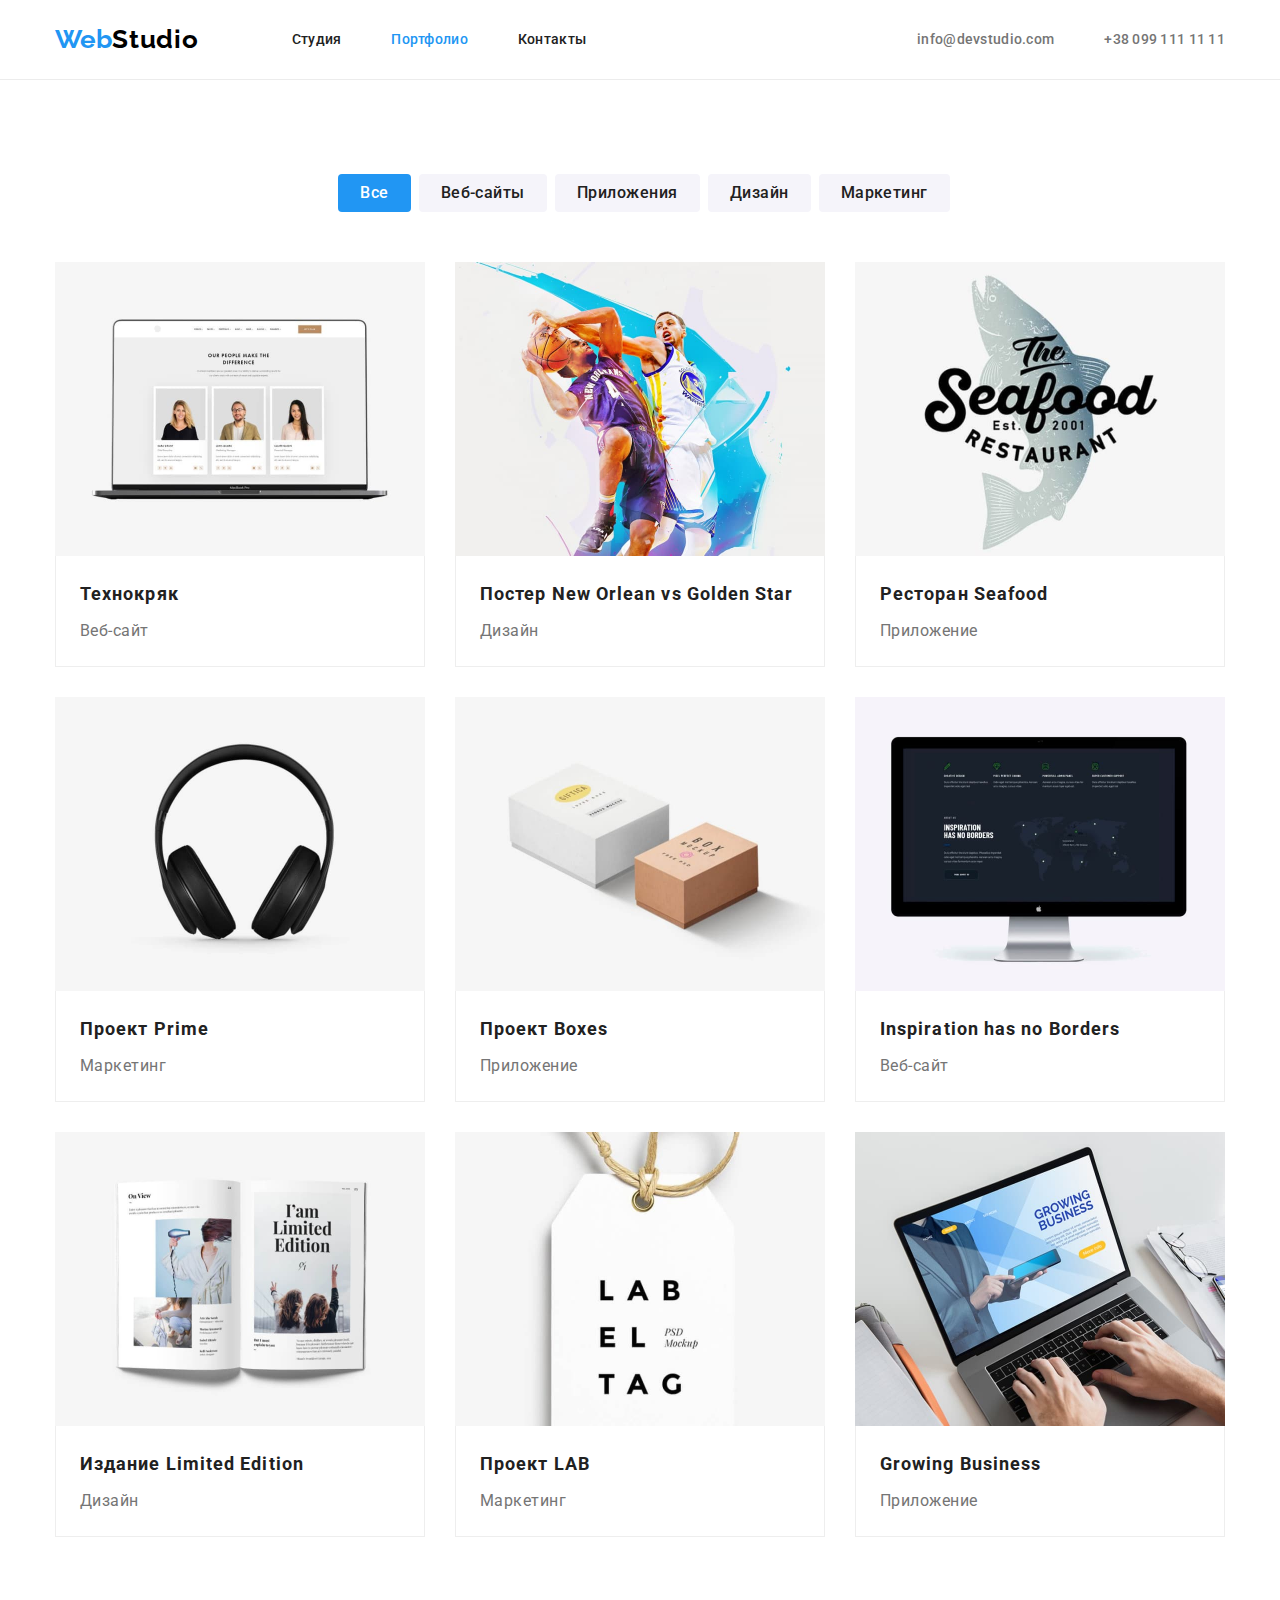
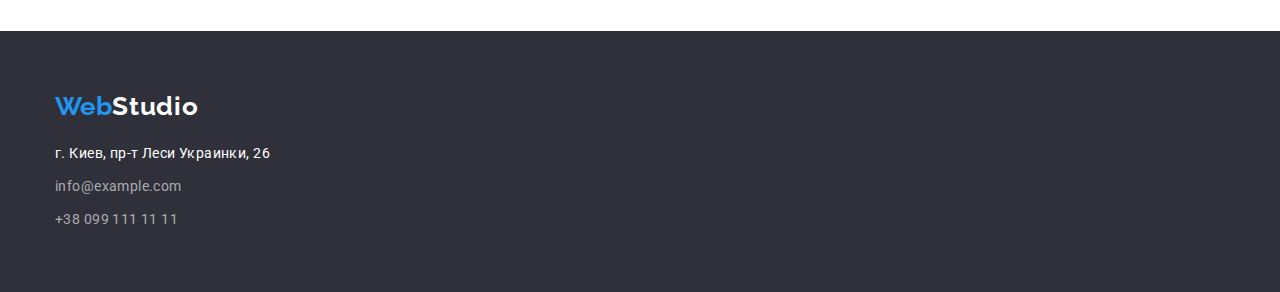
==== portfolio.html @ ca30d05a "ss" ====
<!DOCTYPE html>
<html lang="en">
<head>
    <meta charset="UTF-8">
    <meta http-equiv="X-UA-Compatible" content="IE=edge">
    <meta name="viewport" content="width=device-width, initial-scale=1.0">
    <title>Portfolio</title>
    <link href="https://fonts.googleapis.com/css2?family=Raleway:wght@700&family=Roboto:wght@400;500;700;900&display=swap"
        rel="stylesheet">
        <link rel="stylesheet" href="https://cdnjs.cloudflare.com/ajax/libs/modern-normalize/1.1.0/modern-normalize.min.css">
    <link rel="stylesheet" href="./styles/style.css">
</head>
<body>
    <!---------------- header ------------------>
    
<header class="header">
    <div class="container container-header">

        <nav class="header-nav">
            <a href="./index.html" class="header-logo-color"> Web<span class="header-logo-black">Studio</span></a>
            <ul class="header-list list">

                <li class="header-item"> <a class="header-link" href="index.html">Студия</a></li>
                <li class="header-item"> <a class="header-link-another" href="./portfolio.html">Портфолио</a></li>
                <li class="header-item"> <a class="header-link" href="./index.html">Контакты</a></li>
            </ul>
        </nav>
        <div class="header-contacts">
            <ul class="header-content list">
                <li><a class="header-mailto" href="mailto:info@devstudio.com">info@devstudio.com</a></li>
                <li><a class="header-tel" href="tel:+38 099 111 11 11">+38 099 111 11 11</a></li>
            </ul>
        </div>


    </div>
</header>


        <main>
            <!-------------- -SELECTION-PORTFOLIO-------------->
            
            <section class="section-portfolio">
                <div class="container">
                    <h1 hidden>Примеры работ</h1>
                    
                    <ul class="btn-item list">
                        <li class="btn-items"><button type="button" class="btn-list-another">Все</button></li>
                        <li class="btn-items"><button type="button" class="btn-list">Веб-сайты</button></li>
                        <li class="btn-items"><button type="button" class="btn-list">Приложения</button></li>
                        <li class="btn-items"><button type="button" class="btn-list">Дизайн</button></li>
                        <li class="btn-items"><button type="button" class="btn-list">Маркетинг</button></li>
                    </ul>
                    <ul class=" main-style list">
                        
                        <li class="main-heading">
        
                            <a href="" class="main-link">
                                <img  src="./image/image(0).jpg" alt="Список людей" width="370">
                                <div class="div-link">
                                    <h2 class="main-title">Технокряк</h2>
                                    <p class="main-text">Веб-сайт</p>
                                </div>
                                
                            </a>
                        </li>
                        <li class="main-heading">
                            <a href="" class="main-link">
                                <img src="./image/image (1).jpg" alt="Постер New Orlean vs Golden Star" width="370">
                                <div class="div-link">
                                    <h2 class="main-title">Постер <span lang="en">New Orlean vs Golden Star</span></h2>
                                    <p class="main-text">Дизайн</p>
                                </div>
                                
                            </a>
                        </li>
                        <li class="main-heading">
                            <a href="" class="main-link">
                                <img src="./image/image (2).jpg" alt="Пример работы ресторан Seafood" width="370">
                                <div class="div-link">
                                    <h2 class="main-title">Ресторан <span lang="en">Seafood</span></h2>
                                    <p class="main-text">Приложение</p>
                                </div>
                                
                            </a>
                        </li>
                        <li class="main-heading">
                            <a href="" class="main-link">
                                <img src="./image/image (3).jpg" alt="Наушники" width="370">
                                <div class="div-link">
                                    <h2 class="main-title">Проект <span lang="en">Prime</span></h2>
                                    <p class="main-text">Маркетинг</p>
                                </div>
                                
                            </a>
                        </li>
                        <li class="main-heading">
                            <a href="" class="main-link">
                                <img src="./image/image (4).jpg" alt=" Boxes" width="370">
                                <div class="div-link">
                                    <h2 class="main-title">Проект <span lang="en">Boxes</span></h2>
                                    <p class="main-text">Приложение</p>
                                </div>
                                
                            </a>
                        </li>
                        <li class="main-heading">
                            <a href="" class="main-link">
                                <img src="./image/image (5).jpg" alt=" Проект Inspiration has no Borders" width="370">
                                <div class="div-link">
                                    <h2 lang="en" class="main-title">Inspiration has no Borders</h2>
                                    <p class="main-text">Веб-сайт</p>
                                </div>
                               
                            </a>
                        </li>
                        <li class="main-heading">
                            <a href="" class="main-link">
                                <img src="./image/image (6).jpg" alt=" Проект Издание Limited Edition" width="370">
                                <div class="div-link">
                                    <h2 class="main-title">Издание <span lang="en">Limited Edition</span></h2>
                                    <p class="main-text">Дизайн</p>
                                </div>
                                
                            </a>
                        </li>
                        <li class="main-heading">
                            <a href="" class="main-link">
                                <img src="./image/image (7).jpg" alt="Проект LAB" width="370">
                                <div class="div-link">
                                    <h2 class="main-title">Проект <span lang="en">LAB</span></h2>
                                    <p class="main-text">Маркетинг</p>
                                </div>
                                
                            </a>
                        </li>
                        <li class="main-heading">
                            <a href="" class="main-link">
                                <img src="./image/image (8).jpg" alt=" Проект Growing Business" width="370">
                                <div class="div-link">
                                    <h2 lang="en" class="main-title">Growing Business</h2>
                                    <p class="main-text">Приложение</p>
                                </div>
                                
                            </a>
                        </li>
                    </ul>

                </div>
               

<!------------------SELECTION-PORTFOLIO---one-------------->


            
            </section>
        </main>

<footer class="footer">
    <div class="container">
        <a href="./index.html" class="header-logo-color">Web<span class="header-logo-color-white">Studio</span></a>
        <address class="footer-address">
            <ul class="footer-list list">
                <li class="footer-items"><a class="footer-item" href="">г. Киев, пр-т Леси Украинки, 26</a></li>
                <li class="footer-item"><a class="footer-mailto" href="mailto:info@example.com">info@example.com</a>
                </li>
                <li class="footer-item"><a class="footer-tel" href="tel:+38 099 111 11 11">+38 099 111 11 11</a></li>
            </ul>
        </address>
    </div>

</footer>
</body>
</body>
</html>
---- styles/style.css ----
:root {
    --header-color: #000000;
    --first-title-color: #212121;
    --second-title-color: #757575;
    --first-btn-color: #2196f3;
    --second-btn-color: #ffffff;
    --background-color: #2F303A;
    --background-color-next: #F5F4FA;
}
p, 
h1,
h2,
h3,
h4,
h5,
h6,
ul {
    margin: 0;
    padding: 0;
}

body {
    margin: 0;
    font-family: "Roboto", sans-serif;
}

a {
    text-decoration: none;
}
img {
    display: block;
}
.list {
    list-style: none;
}
.container {
    width: 1200px;
    padding-left: 15px;
    padding-right: 15px;
    margin: 0 auto;
    
   
    
}
/* --------------HEADER------------ */

.header {
    border-bottom-width: 1px;
    border-bottom-style: solid;
    border-bottom-color: #ECECEC;;
    
   
    padding-top:24px ;
    padding-bottom: 24px;
}
.header-logo-black {
    font-family: 'Raleway';
    font-style: normal;
    font-weight: 700;
    font-size: 26px;
    line-height: 1.19;
    letter-spacing: 0.03em;
    color: var(--header-color);
}
.header-logo-color-white {
font-family: 'Raleway';
font-style: normal;
font-weight: 700;
font-size: 26px;
line-height: 1.19;
letter-spacing: 0.03em;
color: var(--second-btn-color);
}


.header-logo-color {
    font-family: "Raleway";
    font-style: normal;
    font-weight: 700;
    margin-right: 93px;
    font-size: 26px;
    line-height: 1.19;
    color: var(--first-btn-color)
    
}

.header-link {
    font-weight: 500;
    font-size: 14px;
    line-height: 1.14;
    letter-spacing: 0.02em;
    color: var(--first-title-color);
}

.header-link-another {
    font-weight: 500;
    font-size: 14px;
    line-height: 1.14;
    letter-spacing: 0.02em;
    color: var(--first-btn-color);
}

.header-content, .header-list {
    display: flex;
}
 .container-header, .header-nav {
    display: flex;
    align-items: center;
    
}
.header-contacts {
    margin-left: auto;
}
.header-mailto {
    margin-right: 50px;
}
.header-item {
    margin-right: 50px;
}

.header-link:hover,
.header-link:focus,
.header-logo-black:hover,
.header-logo-black:focus,
.header-logo-color-white:hover,
.header-logo-color-white:focus
 {
    color: var(--first-btn-color);
}

.header-tel,
.header-mailto {
    
    font-weight: 500;
    font-size: 14px;
    line-height: 1.14;
    letter-spacing: 0.02em;
    color: var(--second-title-color);
    
}

.header-mailto:hover,
.header-tel:hover,
.header-mailto:focus,
.header-tel:focus, 
.header-logo-black:hover, 
.header-logo-black:focus

{
    color: var(--first-btn-color);
}

/* ------------------SELECTION-ONE------------ */

.selection-title {
    width: 696px;
    margin: 0 auto 30px;

    font-weight: 900;
    font-size: 44px;
    line-height: 1.36;
    text-align: center;
    letter-spacing: 0.06em;
    text-transform: uppercase;
    color: var(--second-btn-color);

}

.selection-btn {
font-family: inherit;
font-weight: 700;
font-size: 16px;
line-height: 1.9;
text-align: center;
letter-spacing: 0.06em;

cursor: pointer;
border: none;
border-radius: 4px;

padding: 10px 32px;
min-width: 200px;
display: block;
margin: 0 auto;

color: var(--second-btn-color);
background-color: var(--first-btn-color);
    
}

.btn-list
{
    
color: var(--first-title-color);
background-color: #F5F4FA;
}
.selection-one {

padding-top: 200px;
padding-bottom: 200px;
background-color: var(--background-color)
}

/* ------------------SELECTION-TWO------------ */

.hero-title {
    
 margin-top: 0px;
   margin-bottom: 10px;

    font-weight: 700;
    font-size: 14px;
    line-height: 1.14;
    letter-spacing: 0.03em;
    text-transform: uppercase;
    color: var(--first-title-color);
}

.hero-text {
  
    font-weight: 400;
    font-size: 14px;
    line-height: 1.71;
    letter-spacing: 0.03em;
    color: var(--second-title-color);
}
.hero-item {

    width: 270px;
    
}
.selection-two {
   
padding-top: 94px;
padding-bottom: 94px;
   
}
.hero-list {
    
    display: flex; 
}
.hero-item:not(:last-child) {
margin-right: 30px;
}







/* ------------------SELECTION-THREE------------ */




.selection-three {
   
    padding-bottom: 94px;
}

.headline {
    
    margin-top: 0px;
    margin-bottom: 50px;
    font-weight: 700;
    font-size: 36px;
    line-height: 1.16;
    text-align: center;
    
    letter-spacing: 0.03em;
    color: var(--first-title-color);
}


.list-photo:not(:last-child) {
    
    margin-right: 30px;
}
.photo {
    
    display: flex;
}











/* ------------------SELECTION-FOUR------------ */

.headline-four {
    
    
    margin-bottom: 50px;

    font-weight: 700;
    font-size: 36px;
    line-height: 1.16;
    text-align: center;
    
    letter-spacing: 0.03em;
    color: var(--first-title-color);
}

.subtitle-list {
    
     display: flex; 
}
.subtitle-icon:not(:last-child) {
    margin-right: 30px;
    
}

.div-text {
    padding-top: 30px;
    padding-bottom: 30px;
    
}
.headline-one
{
    padding-top: 94px;
    padding-bottom: 94px;
    background-color: var(--background-color-next);
}

.subtitle-icon {
    box-shadow: 0px 1px 3px rgba(0, 0, 0, 0.12),
    0px 1px 1px rgba(0, 0, 0, 0.14),
    0px 2px 1px rgba(0, 0, 0, 0.2);
    border-radius: 0px 0px 4px 4px;
    width: 270px;
    background-color: var(--second-btn-color);
}
.subtitle {
    margin-top: 0px;
    margin-bottom: 10px;
    font-weight: 500;
    font-size: 16px;
    line-height: 1.18;
    letter-spacing: 0.03em;
    color: var(--first-title-color);
    text-align: center;
}

.subtitle-text {
    font-size: 16px;
    line-height: 1.18;
    letter-spacing: 0.03em;
    color: var(--second-title-color);
    text-align: center;
    
}













/* ------------------FOOTER------------ */

.footer {
padding-top: 60px;
padding-bottom: 60px;
    background-color: var(--background-color)
}


.footer-items, .footer-item:not(:last-child)
{margin-bottom: 9px;

}

.footer-item  {
    
    font-style: normal;
    font-size: 14px;
    line-height: 1.71;
    letter-spacing: 0.03em;
    color: var(--second-btn-color);
}
.footer-items {
    margin-top: 20px;
}
.footer-mailto {
    
    font-style: normal;
    font-size: 14px;
    line-height: 1.71;
    letter-spacing: 0.03em;
    color: rgba(255, 255, 255, 0.6);
}

.footer-tel {
    font-style: normal;
    font-size: 14px;
    line-height: 1.71;
    letter-spacing: 0.03em;
    color: rgba(255, 255, 255, 0.6);
}


.footer-mailto:hover,
.footer-mailto:focus,
.footer-tel:hover,
.footer-tel:focus {
    color: var(--first-btn-color);
}

/* ------------------SELECTION-PORTFOLIO------------ */

.btn-list-another {
    font-family: inherit;
    font-style: normal;
    font-weight: 500;
    font-size: 16px;
    line-height: 1.62;
    text-align: center;
    letter-spacing: 0.03em;
    cursor: pointer;
    border: none;
    border-radius: 4px;
    padding: 6px 22px;
    background-color: var(--first-btn-color);
    color: var(--second-btn-color);
}


.btn-list {
    font-family: inherit;
    font-style: normal;
    font-weight: 500;
    font-size: 16px;
    line-height: 1.62;
    text-align: center;
    letter-spacing: 0.03em;
    cursor: pointer;
    border: none;
    border-radius: 4px;
    padding: 6px 22px;
    color: var(--first-title-color);
}
.btn-list:hover,
.btn-list:focus {
    background-color: var(--first-btn-color);
    color: var(--second-btn-color);
}


.btn-item, .btn-items + .btn-items {
    margin-left: 8px;
}


.btn-item {
    
    margin-top: 0;
    margin-bottom: 50px;
    display: flex;
    justify-content: center;
   
}
.main-style {

    display: flex;
    flex-wrap: wrap;

   
}
 

.main-heading{
    
margin-right: 30px;
margin-bottom: 30px;
width: 370px;


}

.main-heading:nth-child(3n) {
    margin-right: 0;
}

.main-heading:not(:nth-child(-n + 6)){
    margin-bottom: 0px;
}


/* ------------------SELECTION-PORTFOLIO---one------------ */
.section-portfolio {
    
    padding-top: 94px;
    padding-bottom: 94px;

}

.main-title {
   
    margin-bottom: 4px;
    font-weight: 700;
    font-size: 18px;
    line-height: 2;
    letter-spacing: 0.06em;
    color: var(--first-title-color);
}

.main-text {
   
    font-size: 16px;
    line-height: 1.88;
    letter-spacing: 0.03em;
    color: var(--second-title-color);
}
.div-link  {
    padding: 20px 24px;
    border: 1px solid #EEEEEE;
    border-top: 0;
    
}
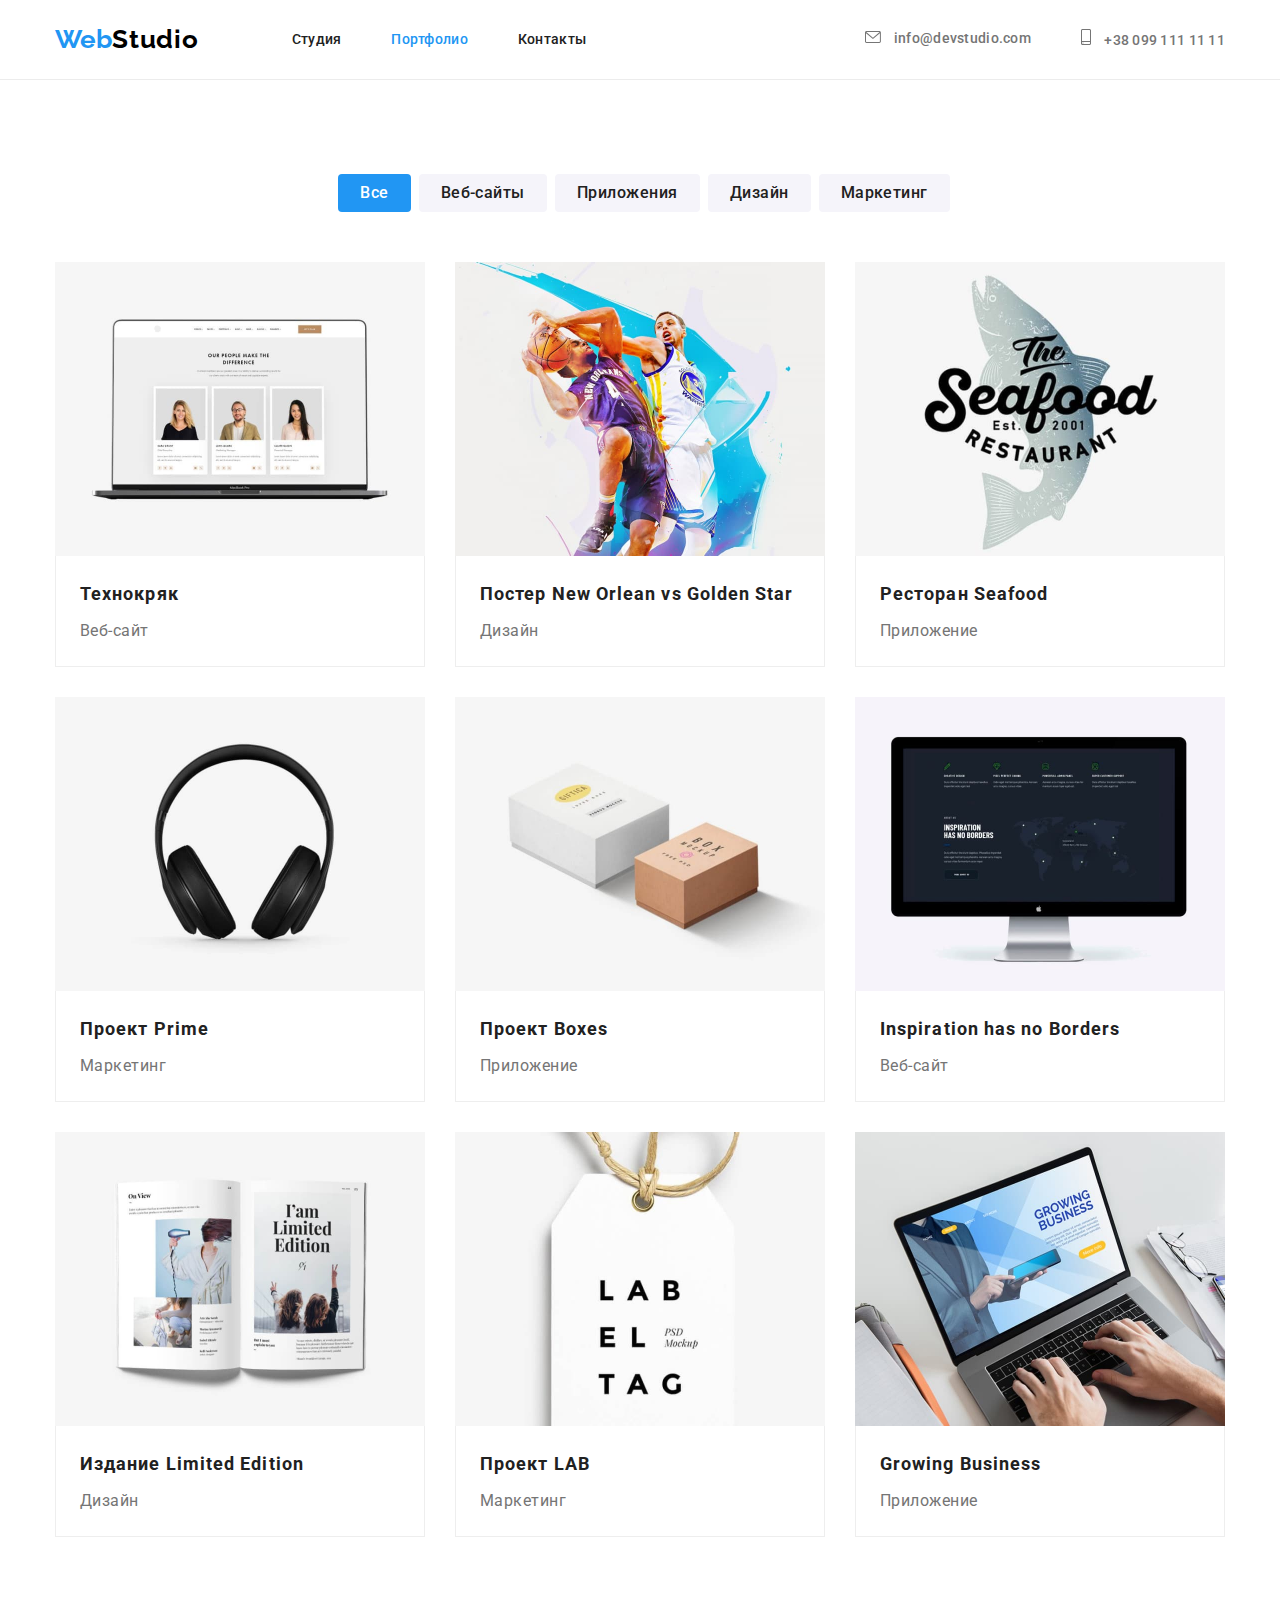
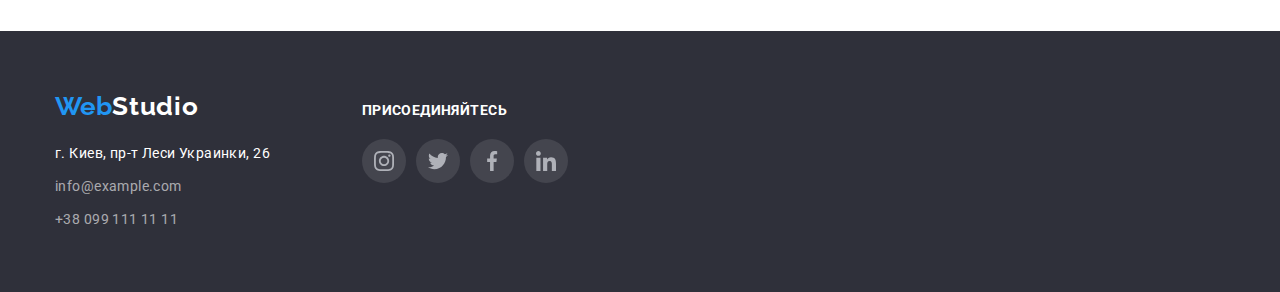
==== commit 71d80015: "ss" ====
--- a/portfolio.html
+++ b/portfolio.html
@@ -26,9 +26,32 @@
             </ul>
         </nav>
         <div class="header-contacts">
+        
             <ul class="header-content list">
-                <li><a class="header-mailto" href="mailto:info@devstudio.com">info@devstudio.com</a></li>
-                <li><a class="header-tel" href="tel:+38 099 111 11 11">+38 099 111 11 11</a></li>
+                <li>
+        
+                    <a class="header-mailto" href="mailto:info@devstudio.com">
+        
+        
+                        <svg class="svg-mailto" width="16" height="12">
+                            <use href="./image/symbol-defs.svg#icon-envelope">
+        
+                            </use>
+                        </svg>
+                        info@devstudio.com</a>
+                </li>
+        
+                <li class="dada">
+                    <a class="header-tel " href="tel:+38 099 111 11 11">
+        
+                        <svg class="svg-tel" width="10" height="16">
+                            <use href="./image/symbol-defs.svg#icon-smartphone">
+        
+                            </use>
+                        </svg>
+                        +38 099 111 11 11
+                    </a>
+                </li>
             </ul>
         </div>
 
@@ -157,19 +180,79 @@
         </main>
 
 <footer class="footer">
-    <div class="container">
-        <a href="./index.html" class="header-logo-color">Web<span class="header-logo-color-white">Studio</span></a>
-        <address class="footer-address">
-            <ul class="footer-list list">
-                <li class="footer-items"><a class="footer-item" href="">г. Киев, пр-т Леси Украинки, 26</a></li>
-                <li class="footer-item"><a class="footer-mailto" href="mailto:info@example.com">info@example.com</a>
-                </li>
-                <li class="footer-item"><a class="footer-tel" href="tel:+38 099 111 11 11">+38 099 111 11 11</a></li>
+    <div class="div-content container">
+        <div class=" footer-divs">
+
+            <a href="./index.html" class="header-logo-color">Web<span class="header-logo-color-white">Studio</span></a>
+
+            <address class="footer-address">
+                <ul class="footer-list list">
+                    <li class="footer-items"><a class="footer-item" href="">г. Киев, пр-т Леси Украинки, 26</a></li>
+                    <li class="footer-item"><a class="footer-mailto" href="mailto:info@example.com">info@example.com</a>
+                    </li>
+                    <li class="footer-item"><a class="footer-tel" href="tel:+38 099 111 11 11">+38 099 111 11 11</a>
+                    </li>
+                </ul>
+            </address>
+
+        </div>
+
+
+
+
+
+        <div class="footer-div ">
+
+            <h4 class="footer-content">присоединяйтесь</h4>
+            <ul class="ul-subtitle-icons  list">
+                <li class="li-subtitle-icon">
+                    <a href="" class="a-subtitle-icon">
+                        <svg class="svg-subtitle-icon" width="20" height="20">
+                            <use href="./image/symbol-defs.svg#icon-instagram-2"></use>
+                        </svg>
+                    </a>
+                </li>
+                <li class="li-subtitle-icon">
+                    <a href="" class="a-subtitle-icon">
+                        <svg class="svg-subtitle-icon" width="20" height="20">
+                            <use href="./image/symbol-defs.svg#icon-twitter"></use>
+                        </svg>
+
+                    </a>
+                </li>
+                <li class="li-subtitle-icon">
+                    <a href="" class="a-subtitle-icon">
+                        <svg class="svg-subtitle-icon" width="20" height="20">
+                            <use href="./image/symbol-defs.svg#icon-facebook-1"></use>
+                        </svg>
+
+
+                    </a>
+                </li>
+                <li class="li-subtitle-icon">
+                    <a href="" class="a-subtitle-icon">
+                        <svg class="svg-subtitle-icon" width="20" height="20">
+                            <use href="./image/symbol-defs.svg#icon-linkedin-1"></use>
+                        </svg>
+
+                    </a>
+                </li>
+
             </ul>
-        </address>
+
+        </div>
+
+
+
+
+
+
     </div>
 
+
 </footer>
+
+
 </body>
 </body>
 </html>
--- a/styles/style.css
+++ b/styles/style.css
@@ -38,21 +38,27 @@
     padding-left: 15px;
     padding-right: 15px;
     margin: 0 auto;
-    
-   
-    
-}
-/* --------------HEADER------------ */
+
+}
+
+
+
+/* ---------------------------------------------HEADER------------------------------- */
+
+
+
+
+
 
 .header {
     border-bottom-width: 1px;
     border-bottom-style: solid;
     border-bottom-color: #ECECEC;;
     
-   
     padding-top:24px ;
     padding-bottom: 24px;
 }
+
 .header-logo-black {
     font-family: 'Raleway';
     font-style: normal;
@@ -62,6 +68,7 @@
     letter-spacing: 0.03em;
     color: var(--header-color);
 }
+
 .header-logo-color-white {
 font-family: 'Raleway';
 font-style: normal;
@@ -129,14 +136,13 @@
 }
 
 .header-tel,
-.header-mailto {
-    
+.header-mailto
+ {
     font-weight: 500;
     font-size: 14px;
     line-height: 1.14;
     letter-spacing: 0.02em;
     color: var(--second-title-color);
-    
 }
 
 .header-mailto:hover,
@@ -145,12 +151,23 @@
 .header-tel:focus, 
 .header-logo-black:hover, 
 .header-logo-black:focus
-
 {
     color: var(--first-btn-color);
 }
 
-/* ------------------SELECTION-ONE------------ */
+.svg-tel, .svg-mailto{
+    fill: currentColor;
+    
+
+}
+
+.svg-mailto, .svg-tel {
+   margin-right:10px ;
+}
+   
+ 
+
+/* ---------------------------------------------SELECTION-ONE----------------------- */
 
 .selection-title {
     width: 696px;
@@ -195,13 +212,24 @@
 background-color: #F5F4FA;
 }
 .selection-one {
-
+margin-left: auto;
+margin-right: auto;
+max-width: 1600px;
 padding-top: 200px;
 padding-bottom: 200px;
 background-color: var(--background-color)
 }
 
-/* ------------------SELECTION-TWO------------ */
+.selection-one {
+    background-image:linear-gradient(
+        to right,
+        rgba(47, 48, 58, 0.4),
+        rgba(47, 48, 58, 0.4)),
+    url(../image/Img\ index\(4\).jpg);
+    background-repeat: no-repeat;
+    background-position: center;
+}
+/* --------------------------------------------SELECTION-TWO---------------------------------- */
 
 .hero-title {
     
@@ -225,9 +253,8 @@
     color: var(--second-title-color);
 }
 .hero-item {
-
     width: 270px;
-    
+  
 }
 .selection-two {
    
@@ -246,10 +273,23 @@
 
 
 
-
-
-
-/* ------------------SELECTION-THREE------------ */
+.div-svg {
+display: flex;
+justify-content: center;
+align-items: center;
+
+width: 270px;
+height: 120px;
+margin-bottom: 30px;
+border-radius: 4px;
+
+background-color: var(--background-color-next);
+
+}
+
+
+
+/* ------------------------------------------------------------SELECTION-THREE---------------------------- */
 
 
 
@@ -292,7 +332,7 @@
 
 
 
-/* ------------------SELECTION-FOUR------------ */
+/* ------------------------------------------SELECTION-FOUR--------------------------------------- */
 
 .headline-four {
     
@@ -349,6 +389,7 @@
 }
 
 .subtitle-text {
+    
     font-size: 16px;
     line-height: 1.18;
     letter-spacing: 0.03em;
@@ -357,23 +398,98 @@
     
 }
 
-
-
-
-
-
-
-
-
-
-
-
-
-/* ------------------FOOTER------------ */
+.a-subtitle-icon {
+    width: 44px;
+    height: 44px;
+
+    border-radius: 50%;
+    display: flex;
+    align-items: center;
+    justify-content: center;
+    color: #afb1b8;
+   background: rgba(255, 255, 255, 0.1);
+}
+.ul-subtitle-icon
+{
+    margin-top: 16px;
+    display: flex;
+    justify-content: center;
+}
+.li-subtitle-icon + .li-subtitle-icon
+{
+    margin-left: 10px;
+}
+.svg-subtitle-icon {
+   fill: currentColor;
+}
+
+.a-subtitle-icon:hover,
+.a-subtitle-icon:focus {
+    background-color: var(--first-btn-color);
+    color: var(--second-btn-color);
+}
+
+
+/* ------------------SELECTION---FIFE------------- */
+
+
+.section-fife {
+    padding-top: 94px;
+    padding-bottom: 94px;
+}
+
+.selection-client-list {
+    display: flex;
+
+}
+
+.selection-client+.selection-client {
+    margin-left: 30px;
+}
+
+
+.selection-icon {
+    width: 170px;
+    height: 92px;
+    border: 1px solid #AFB1B8;
+    border-radius: 4px;
+    align-items: center;
+    cursor: pointer;
+    justify-content: center;
+    display: flex;
+    color: #afb1b8;
+
+}
+
+.selection-icon:hover,
+.selection-icon:focus {
+    color: var(--first-btn-color);
+    border-color: var(--first-btn-color);
+}
+
+.selection-svg {
+    fill: currentColor;
+}
+
+
+
+
+/* ----------------------------------------FOOTER------------------------------------- */
+
+
+
+
+
+
+
+
 
 .footer {
-padding-top: 60px;
-padding-bottom: 60px;
+    max-width: 1600px;
+    margin-left: auto;
+    margin-right: auto;
+    padding-top: 60px;
+    padding-bottom: 60px;
     background-color: var(--background-color)
 }
 
@@ -417,6 +533,41 @@
 .footer-tel:hover,
 .footer-tel:focus {
     color: var(--first-btn-color);
+}
+
+
+.footer-content {
+    
+    margin-bottom: 20px;
+    font-style: normal;
+    font-weight: 700;
+    font-size: 14px;
+    line-height: 1.14;
+    letter-spacing: 0.03em;
+    text-transform: uppercase;
+    color: var(--second-btn-color);
+}
+
+
+.footer-div {
+    margin-left: 70px;
+    height: 80px;
+    justify-content: baseline;
+    display: flex;
+    flex-direction: column;
+
+}
+
+
+.ul-subtitle-icons {
+    display: flex;
+    justify-content: center;
+}
+
+
+.div-content {
+    display: flex;
+    align-items: baseline;
 }
 
 /* ------------------SELECTION-PORTFOLIO------------ */
@@ -532,4 +683,18 @@
 }
 
 
-
+.main-link {
+    display: block
+}
+
+.main-link:hover,
+.main-link:focus {
+    box-shadow: 0px 1px 1px rgba(0, 0, 0, 0.12),
+    0px 4px 4px rgba(0, 0, 0, 0.06),
+    1px 4px 6px rgba(0, 0, 0, 0.16);
+}
+
+
+
+
+
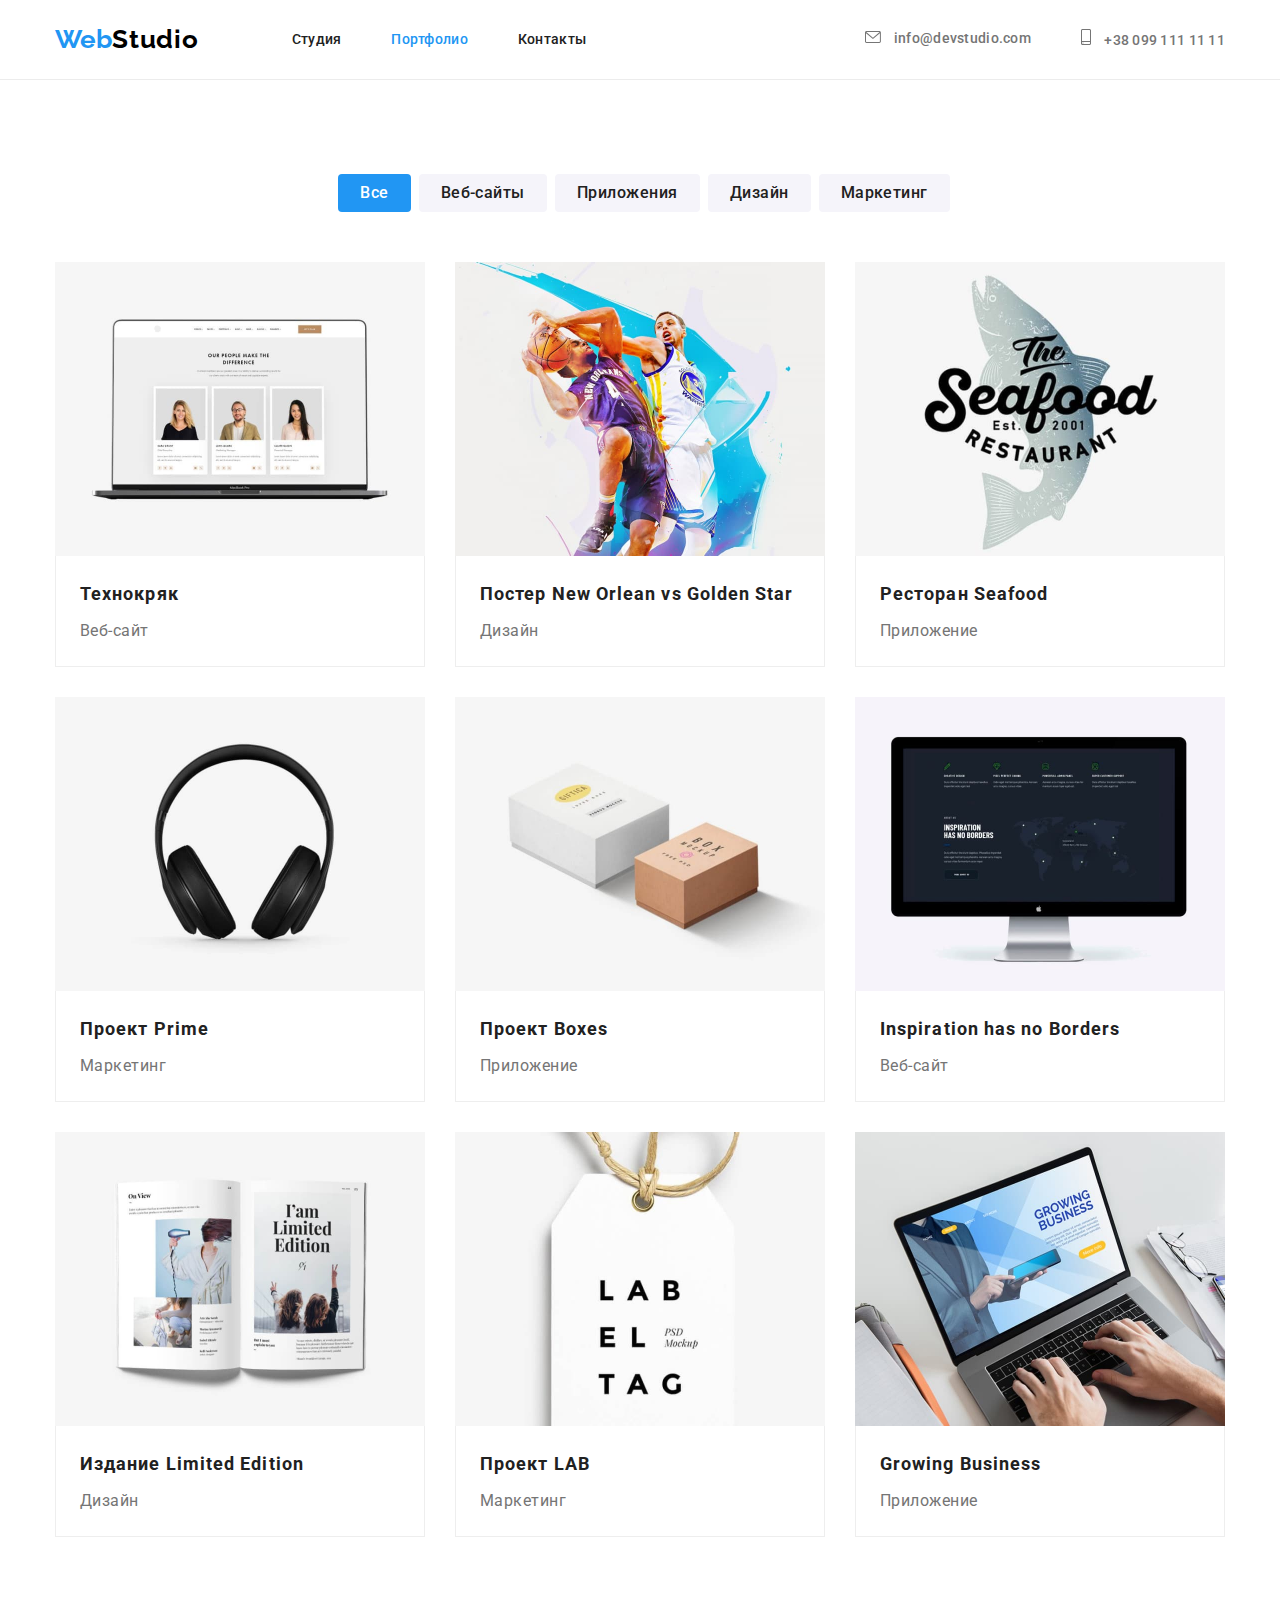
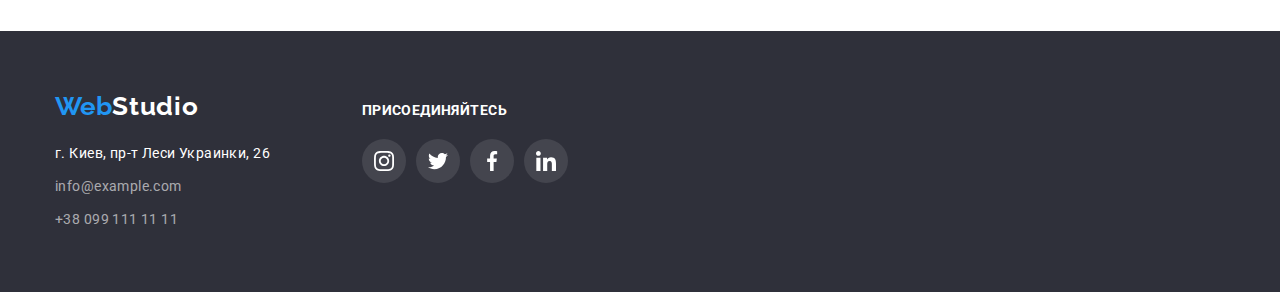
==== commit 3fa3b89a: "kk" ====
--- a/portfolio.html
+++ b/portfolio.html
@@ -207,14 +207,14 @@
             <ul class="ul-subtitle-icons  list">
                 <li class="li-subtitle-icon">
                     <a href="" class="a-subtitle-icon">
-                        <svg class="svg-subtitle-icon" width="20" height="20">
+                        <svg class="svg-subtitle-icon svg-footer" width="20" height="20">
                             <use href="./image/symbol-defs.svg#icon-instagram-2"></use>
                         </svg>
                     </a>
                 </li>
                 <li class="li-subtitle-icon">
                     <a href="" class="a-subtitle-icon">
-                        <svg class="svg-subtitle-icon" width="20" height="20">
+                        <svg class="svg-subtitle-icon svg-footer" width="20" height="20">
                             <use href="./image/symbol-defs.svg#icon-twitter"></use>
                         </svg>
 
@@ -222,7 +222,7 @@
                 </li>
                 <li class="li-subtitle-icon">
                     <a href="" class="a-subtitle-icon">
-                        <svg class="svg-subtitle-icon" width="20" height="20">
+                        <svg class="svg-subtitle-icon svg-footer" width="20" height="20">
                             <use href="./image/symbol-defs.svg#icon-facebook-1"></use>
                         </svg>
 
@@ -231,7 +231,7 @@
                 </li>
                 <li class="li-subtitle-icon">
                     <a href="" class="a-subtitle-icon">
-                        <svg class="svg-subtitle-icon" width="20" height="20">
+                        <svg class="svg-subtitle-icon svg-footer" width="20" height="20">
                             <use href="./image/symbol-defs.svg#icon-linkedin-1"></use>
                         </svg>
 
--- a/styles/style.css
+++ b/styles/style.css
@@ -421,6 +421,7 @@
 }
 .svg-subtitle-icon {
    fill: currentColor;
+   color: --;
 }
 
 .a-subtitle-icon:hover,
@@ -429,7 +430,9 @@
     color: var(--second-btn-color);
 }
 
-
+.svg-footer {
+    color: var(--second-btn-color);
+}
 /* ------------------SELECTION---FIFE------------- */
 
 
@@ -485,9 +488,7 @@
 
 
 .footer {
-    max-width: 1600px;
-    margin-left: auto;
-    margin-right: auto;
+  
     padding-top: 60px;
     padding-bottom: 60px;
     background-color: var(--background-color)
